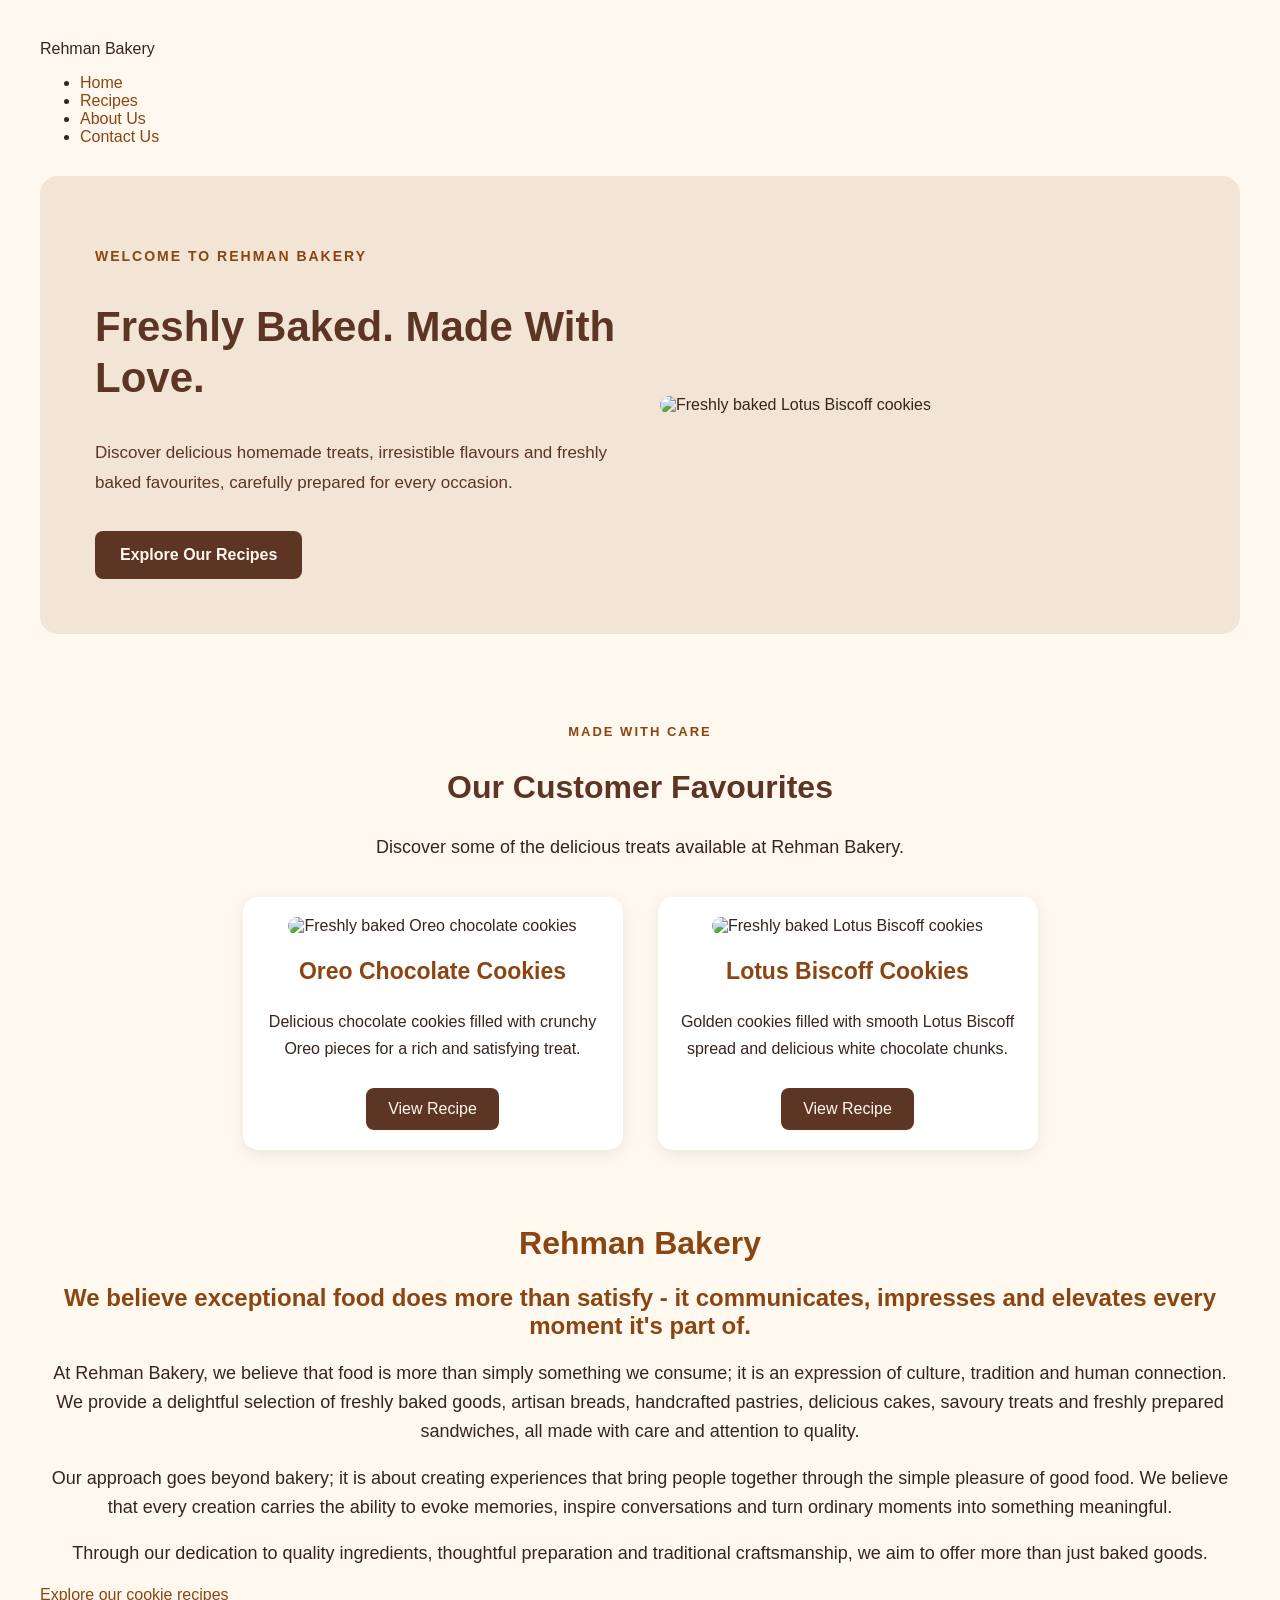
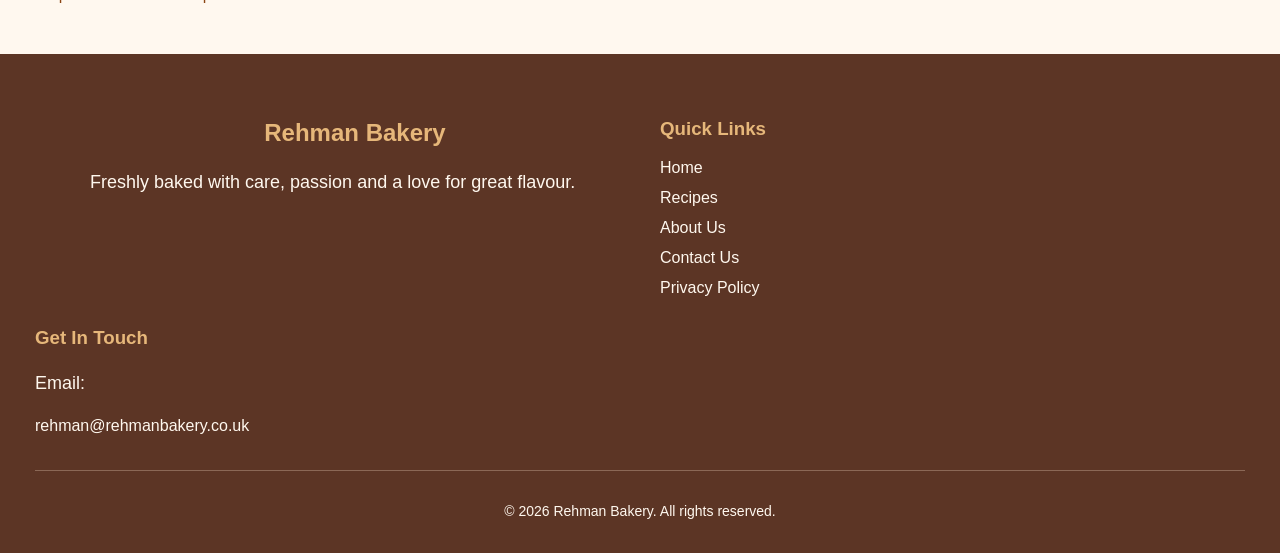
==== index.html @ e97a3d50 "Rename homepage to index.html" ====
<!DOCTYPE html>
<html lang="en">

<head>
    <meta charset="UTF-8">

    <meta name="viewport" content="width=device-width, initial-scale=1.0">

    <meta name="description" content="Rehman Bakery offers freshly baked cookies, pastries, cakes and artisan breads.">

    <title>Rehman Bakery | Homepage</title>

    <link rel="stylesheet" href="style.css">
</head>

<body>
<nav class="navbar">
    <div class="logo">Rehman Bakery</div>

    <input type="checkbox" id="menu-toggle" class="menu-toggle">

    <label for="menu-toggle" class="menu-button">
        ☰ Menu
    </label>

    <ul class="nav-links">
        <li><a href="index.html">Home</a></li>
        <li><a href="RECIPE.HTML">Recipes</a></li>
        <li><a href="ABOUT US.HTML">About Us</a></li>
        <li><a href="CONTACT US.HTML">Contact Us</a></li>
    </ul>
</nav>
<section class="hero">

    <div class="hero-content">
        <p class="hero-subtitle">WELCOME TO REHMAN BAKERY</p>

        <h1>Freshly Baked. Made With Love.</h1>

        <p class="hero-description">
            Discover delicious homemade treats, irresistible flavours
            and freshly baked favourites, carefully prepared for
            every occasion.
        </p>

        <a href="RECIPE.HTML" class="hero-button">
            Explore Our Recipes
        </a>
    </div>

    <div class="hero-image">
        <img src="images/rehman-bakery-lotus-biscoff-cookies.png"
             alt="Freshly baked Lotus Biscoff cookies">
    </div>

</section>
<section class="favourites-section">

    <div class="favourites-heading">
        <p>MADE WITH CARE</p>
        <h2>Our Customer Favourites</h2>
        <p>Discover some of the delicious treats available at Rehman Bakery.</p>
    </div>

    <div class="favourites-container">

        <div class="favourite-card">

            <img src="images/rehman-bakery-oreo-cookies.png"
                 alt="Freshly baked Oreo chocolate cookies">

            <h3>Oreo Chocolate Cookies</h3>

            <p>
                Delicious chocolate cookies filled with crunchy Oreo
                pieces for a rich and satisfying treat.
            </p>

            <a href="RECIPE.HTML#oreo-cookie" class="favourite-button">
    View Recipe
</a>
                

        </div>

        <div class="favourite-card">

            <img src="images/rehman-bakery-lotus-biscoff-cookies.png"
                 alt="Freshly baked Lotus Biscoff cookies">

            <h3>Lotus Biscoff Cookies</h3>

            <p>
                Golden cookies filled with smooth Lotus Biscoff spread
                and delicious white chocolate chunks.
            </p>

            <a href="RECIPE.HTML#lotus-biscoff-cookie" class="favourite-button">
    View Recipe
</a>
                

        </div>

    </div>

</section>
 <h1>Rehman Bakery</h1>

    <h2>We believe exceptional food does more than satisfy - it communicates, impresses and elevates every moment it's part of.</h2>

    <p>
        At Rehman Bakery, we believe that food is more than simply something we consume; it is an expression of culture, tradition and human connection. We provide a delightful selection of freshly baked goods, artisan breads, handcrafted pastries, delicious cakes, savoury treats and freshly prepared sandwiches, all made with care and attention to quality.
    </p>

    <p>
        Our approach goes beyond bakery; it is about creating experiences that bring people together through the simple pleasure of good food. We believe that every creation carries the ability to evoke memories, inspire conversations and turn ordinary moments into something meaningful.
    </p>

    <p>
        Through our dedication to quality ingredients, thoughtful preparation and traditional craftsmanship, we aim to offer more than just baked goods.
    </p>

    <a href="RECIPE.HTML">Explore our cookie recipes</a>
<footer class="site-footer">

    <div class="footer-content">

        <div class="footer-brand">
            <h2>Rehman Bakery</h2>
            <p>Freshly baked with care, passion and a love for great flavour.</p>
        </div>

        <div class="footer-links">
            <h3>Quick Links</h3>
            <a href="index.html">Home</a>
            <a href="RECIPE.HTML">Recipes</a>
            <a href="ABOUT US.HTML">About Us</a>
            <a href="CONTACT US.HTML">Contact Us</a>
            <a href="PRIVACY POLICY.HTML">Privacy Policy</a>
      </div>
      </div>

        <div class="footer-contact">
            <h3>Get In Touch</h3>
            <p>Email:</p>
            <a href="mailto:rehman@rehmanbakery.co.uk">
                rehman@rehmanbakery.co.uk
            </a>
        </div>

    </div>

    <div class="footer-bottom">
        <p>© 2026 Rehman Bakery. All rights reserved.</p>
    </div>

</footer>
</body>

</html>
---- style.css ----
body {
    background-color: #fff8ef;
    font-family: Arial, sans-serif;
    margin: 0;
    padding: 40px;
    color: #35251d;
}

h1 {
    color: #8b4513;
    text-align: center;
}

h2 {
    color: #8b4513;
    text-align: center;
}

p {
    text-align: center;
    font-size: 18px;
    line-height: 1.6;
}

a {
    color: #8b4513;
    text-decoration: none;
}

a:hover {
    color: #c47b36;
    text-decoration: underline;
}
/* Individual recipe cards */

.recipe-card {
    background-color: #ffffff;
    max-width: 850px;
    margin: 35px auto;
    padding: 30px;
    border-radius: 15px;
    box-shadow: 0 4px 15px rgba(0, 0, 0, 0.08);
}

/* Recipe headings */

.recipe-card h2 {
    color: #8b4513;
    text-align: center;
    font-size: 28px;
}

/* Recipe paragraphs */

.recipe-card p {
    text-align: left;
    line-height: 1.7;
}

/* Ingredient lists */

.recipe-card ul {
    text-align: left;
    line-height: 1.9;
    padding-left: 25px;
}

.recipe-image {
    width: 100%;
    max-width: 550px;
    height: 350px;
    object-fit: cover;
    display: block;
    margin: 20px auto 30px;
    border-radius: 15px;
    box-shadow: 0 5px 15px rgba(0, 0, 0, 0.12);
}

/* Mobile Navigation Menu */

.menu-toggle {
    display: none;
}

.menu-button {
    display: none;
}

@media (max-width: 700px) {

    body {
        padding: 20px;
    }

    .navbar {
        margin: -20px -20px 30px -20px;
        padding: 18px 20px;
        flex-wrap: wrap;
    }

    .menu-button {
        display: block;
        color: #fff8ef;
        font-size: 17px;
        cursor: pointer;
    }

    .navbar ul {
        display: none;
        flex-direction: column;
        width: 100%;
        gap: 0;
        margin-top: 15px;
    }

    .menu-toggle:checked + .menu-button + .nav-links {
        display: flex;
    }

    .navbar ul li a {
        display: block;
        padding: 12px 0;
    }
}

/* About Us Page */

.about-header {
    text-align: center;
    padding: 45px 20px;
    background-color: #f3e5d5;
    border-radius: 15px;
    margin-bottom: 35px;
}

.about-header h1 {
    font-size: 36px;
}

.about-header p {
    font-size: 18px;
}

.about-section {
    background-color: #ffffff;
    max-width: 850px;
    margin: 25px auto;
    padding: 30px;
    border-radius: 15px;
    box-shadow: 0 4px 15px rgba(0, 0, 0, 0.08);
}

.about-section h2 {
    text-align: left;
}

.about-section p {
    text-align: left;
    line-height: 1.8;
}

/* Contact Us Page */

.contact-header {
    text-align: center;
    padding: 45px 20px;
    background-color: #f3e5d5;
    border-radius: 15px;
    margin-bottom: 35px;
}

.contact-header h1 {
    font-size: 36px;
}

.contact-header p {
    font-size: 18px;
}

.contact-section {
    background-color: #ffffff;
    max-width: 850px;
    margin: 25px auto;
    padding: 30px;
    border-radius: 15px;
    box-shadow: 0 4px 15px rgba(0, 0, 0, 0.08);
}

.contact-section h2 {
    text-align: left;
}

.contact-section p {
    text-align: left;
    line-height: 1.8;
}

.contact-section ul {
    text-align: left;
    line-height: 2;
}

.enquiry-form {
    display: flex;
    flex-direction: column;
    gap: 12px;
}

.enquiry-form label {
    font-weight: bold;
    color: #5c3525;
    margin-top: 10px;
}

.enquiry-form input,
.enquiry-form select,
.enquiry-form textarea {
    padding: 13px;
    border: 1px solid #d8c6b8;
    border-radius: 8px;
    font-size: 16px;
    font-family: Arial, sans-serif;
    width: 100%;
    box-sizing: border-box;
}

.enquiry-form textarea {
    resize: vertical;
}

.enquiry-form button {
    background-color: #5c3525;
    color: #fff8ef;
    border: none;
    padding: 15px;
    border-radius: 8px;
    font-size: 16px;
    cursor: pointer;
    margin-top: 15px;
}

.enquiry-form button:hover {
    background-color: #8b4513;
}

/* Homepage Hero Section */

.hero {
    display: flex;
    align-items: center;
    justify-content: space-between;
    gap: 40px;
    background-color: #f3e5d5;
    padding: 55px;
    border-radius: 18px;
    margin: 30px auto;
}

.hero-content {
    flex: 1;
}

.hero-subtitle {
    color: #8b4513;
    font-size: 14px;
    font-weight: bold;
    letter-spacing: 2px;
    text-align: left;
}

.hero-content h1 {
    color: #5c3525;
    font-size: 42px;
    line-height: 1.2;
    text-align: left;
}

.hero-description {
    color: #5c3525;
    font-size: 17px;
    line-height: 1.8;
    text-align: left;
}

.hero-button {
    display: inline-block;
    background-color: #5c3525;
    color: #fff8ef;
    padding: 15px 25px;
    border-radius: 8px;
    margin-top: 15px;
    font-weight: bold;
}

.hero-button:hover {
    background-color: #8b4513;
    color: #fff8ef;
    text-decoration: none;
}

.hero-image {
    flex: 1;
}

.hero-image img {
    width: 100%;
    height: 380px;
    object-fit: cover;
    border-radius: 15px;
}

/* Mobile Hero Layout */

@media (max-width: 700px) {
    .hero {
        flex-direction: column;
        padding: 25px;
        gap: 20px;
    }

    .hero-content h1 {
        font-size: 32px;
    }

    .hero-image img {
        height: 260px;
    }
}

/* Customer Favourites Section */

.favourites-section {
    padding: 45px 15px;
    margin: 30px auto;
}

.favourites-heading {
    text-align: center;
    margin-bottom: 35px;
}

.favourites-heading p:first-child {
    color: #8b4513;
    font-size: 13px;
    font-weight: bold;
    letter-spacing: 2px;
}

.favourites-heading h2 {
    font-size: 32px;
    color: #5c3525;
}

.favourites-container {
    display: flex;
    justify-content: center;
    gap: 35px;
    flex-wrap: wrap;
}

.favourite-card {
    background-color: #ffffff;
    width: 100%;
    max-width: 380px;
    padding: 20px;
    border-radius: 15px;
    box-shadow: 0 4px 15px rgba(0, 0, 0, 0.08);
    text-align: center;
    box-sizing: border-box;
}

.favourite-card img {
    width: 100%;
    height: 250px;
    object-fit: cover;
    border-radius: 12px;
}

.favourite-card h3 {
    color: #8b4513;
    font-size: 23px;
}

.favourite-card p {
    font-size: 16px;
    line-height: 1.7;
}

.favourite-button {
    display: inline-block;
    background-color: #5c3525;
    color: #fff8ef;
    padding: 12px 22px;
    border-radius: 8px;
    margin-top: 10px;
}

.favourite-button:hover {
    background-color: #8b4513;
    color: #fff8ef;
    text-decoration: none;
}

/* Website Footer */

.site-footer {
    background-color: #5c3525;
    color: #fff8ef;
    padding: 45px 35px 15px;
    margin: 50px -40px -40px;
}

.footer-content {
    display: flex;
    justify-content: space-between;
    gap: 40px;
    max-width: 1100px;
    margin: auto;
    flex-wrap: wrap;
}

.footer-brand,
.footer-links,
.footer-contact {
    flex: 1;
    min-width: 200px;
}

.site-footer h2,
.site-footer h3 {
    color: #e6b77a;
}

.site-footer p {
    text-align: left;
    line-height: 1.7;
}

.footer-links a,
.footer-contact a {
    display: block;
    color: #fff8ef;
    text-decoration: none;
    margin: 12px 0;
}

.footer-links a:hover,
.footer-contact a:hover {
    color: #e6b77a;
}

.footer-bottom {
    border-top: 1px solid #8b6856;
    margin-top: 35px;
    padding-top: 15px;
    text-align: center;
}

.footer-bottom p {
    text-align: center;
    font-size: 14px;
}

/* Mobile Footer */

@media (max-width: 700px) {
    .site-footer {
        margin: 40px -20px -20px;
        padding: 35px 20px 15px;
    }

    .footer-content {
        flex-direction: column;
        gap: 20px;
    }
}
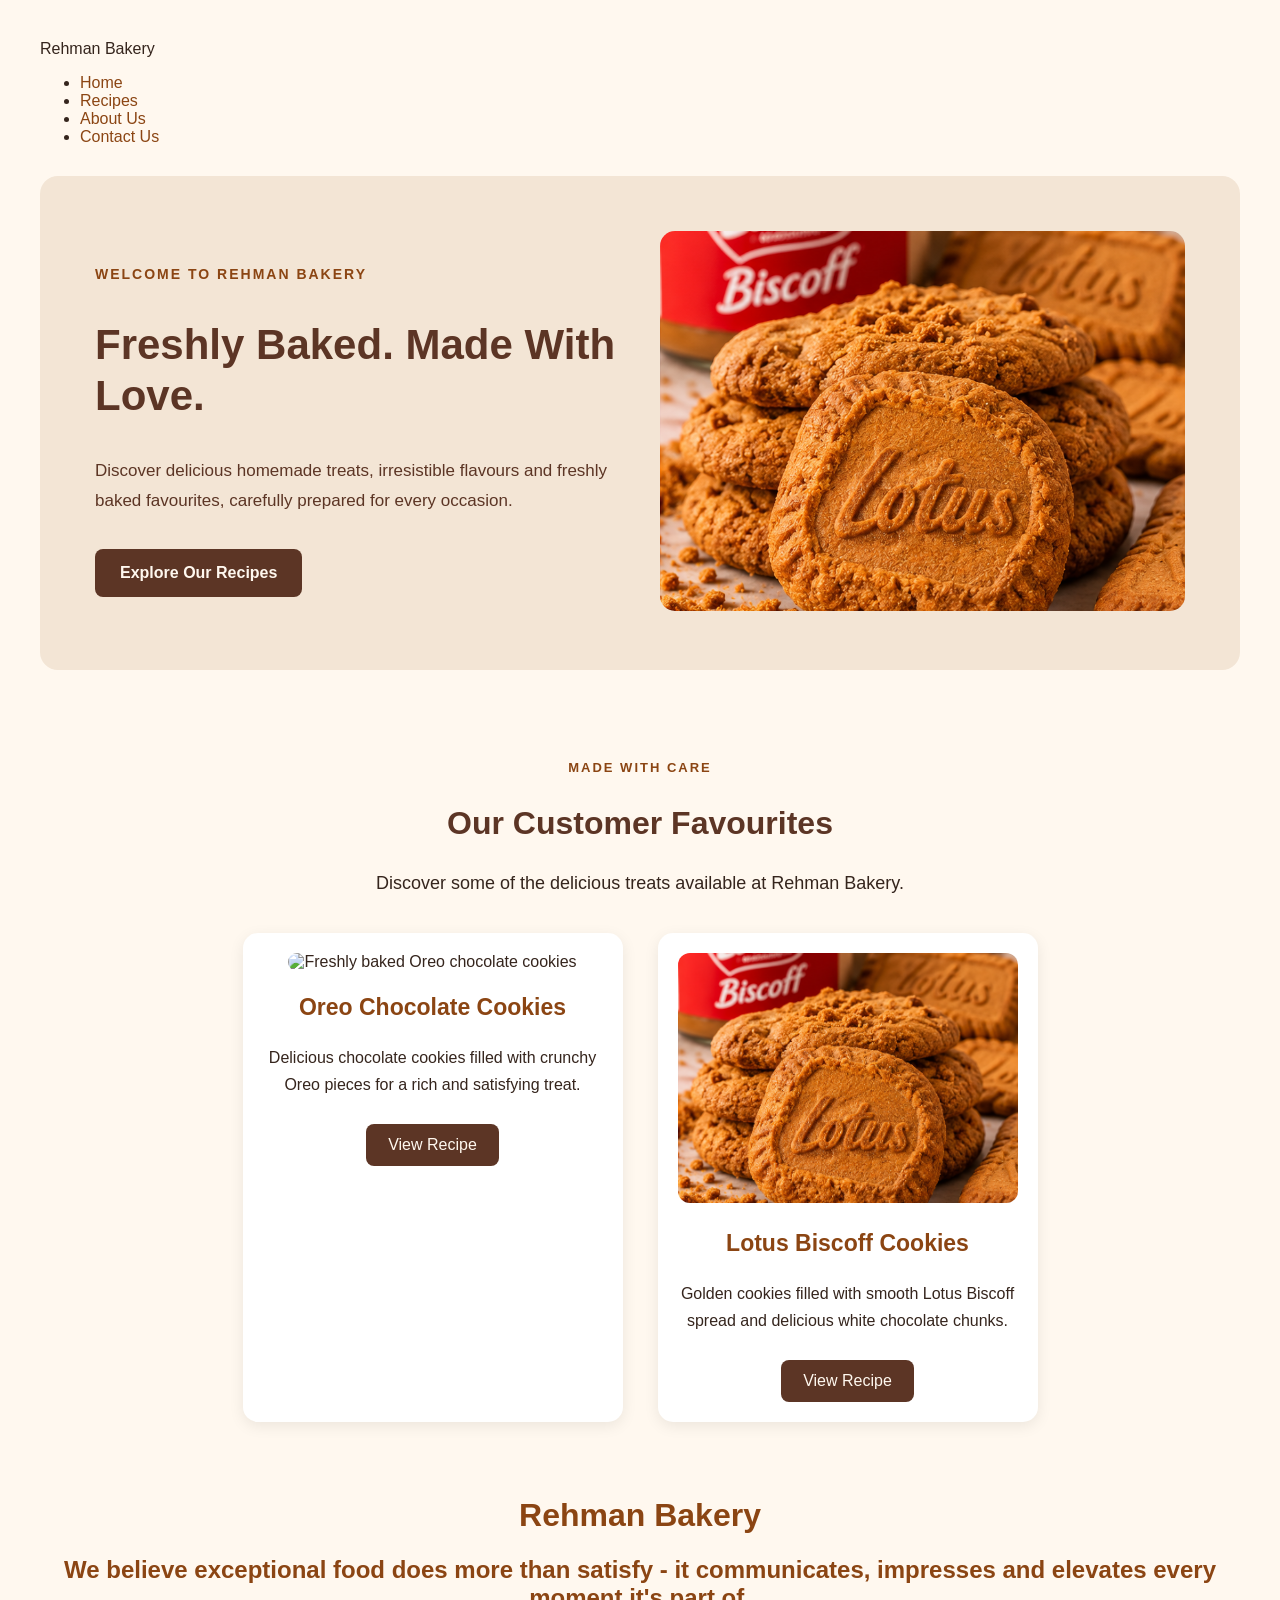
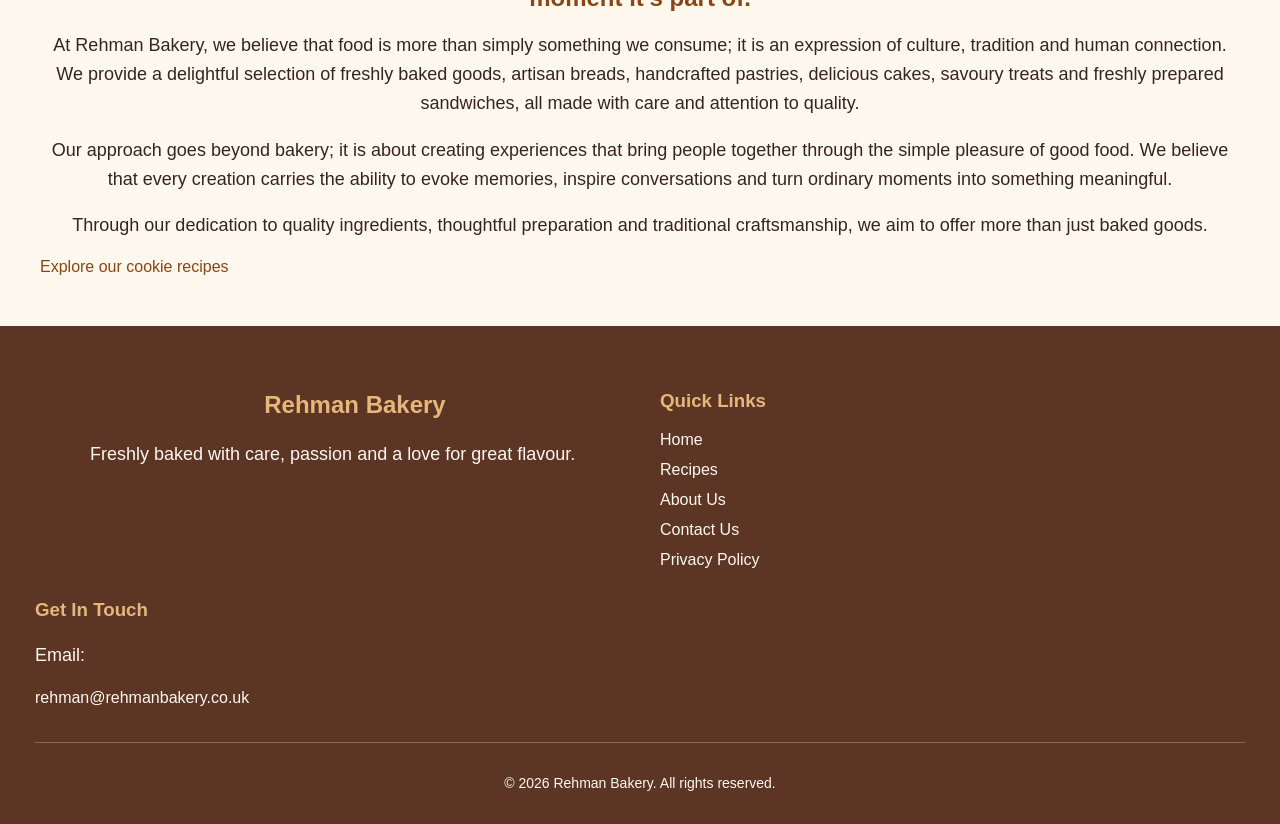
==== commit 0841582e: "Fix recipe image paths" ====
--- a/index.html
+++ b/index.html
@@ -49,7 +49,7 @@
     </div>
 
     <div class="hero-image">
-        <img src="images/rehman-bakery-lotus-biscoff-cookies.png"
+        <img src="Images/rehman-bakery-lotus-biscoff-cookies.png"
              alt="Freshly baked Lotus Biscoff cookies">
     </div>
 
@@ -66,7 +66,7 @@
 
         <div class="favourite-card">
 
-            <img src="images/rehman-bakery-oreo-cookies.png"
+            <img src="Images/"
                  alt="Freshly baked Oreo chocolate cookies">
 
             <h3>Oreo Chocolate Cookies</h3>
@@ -85,7 +85,7 @@
 
         <div class="favourite-card">
 
-            <img src="images/rehman-bakery-lotus-biscoff-cookies.png"
+            <img src="Images/rehman-bakery-lotus-biscoff-cookies.png"
                  alt="Freshly baked Lotus Biscoff cookies">
 
             <h3>Lotus Biscoff Cookies</h3>
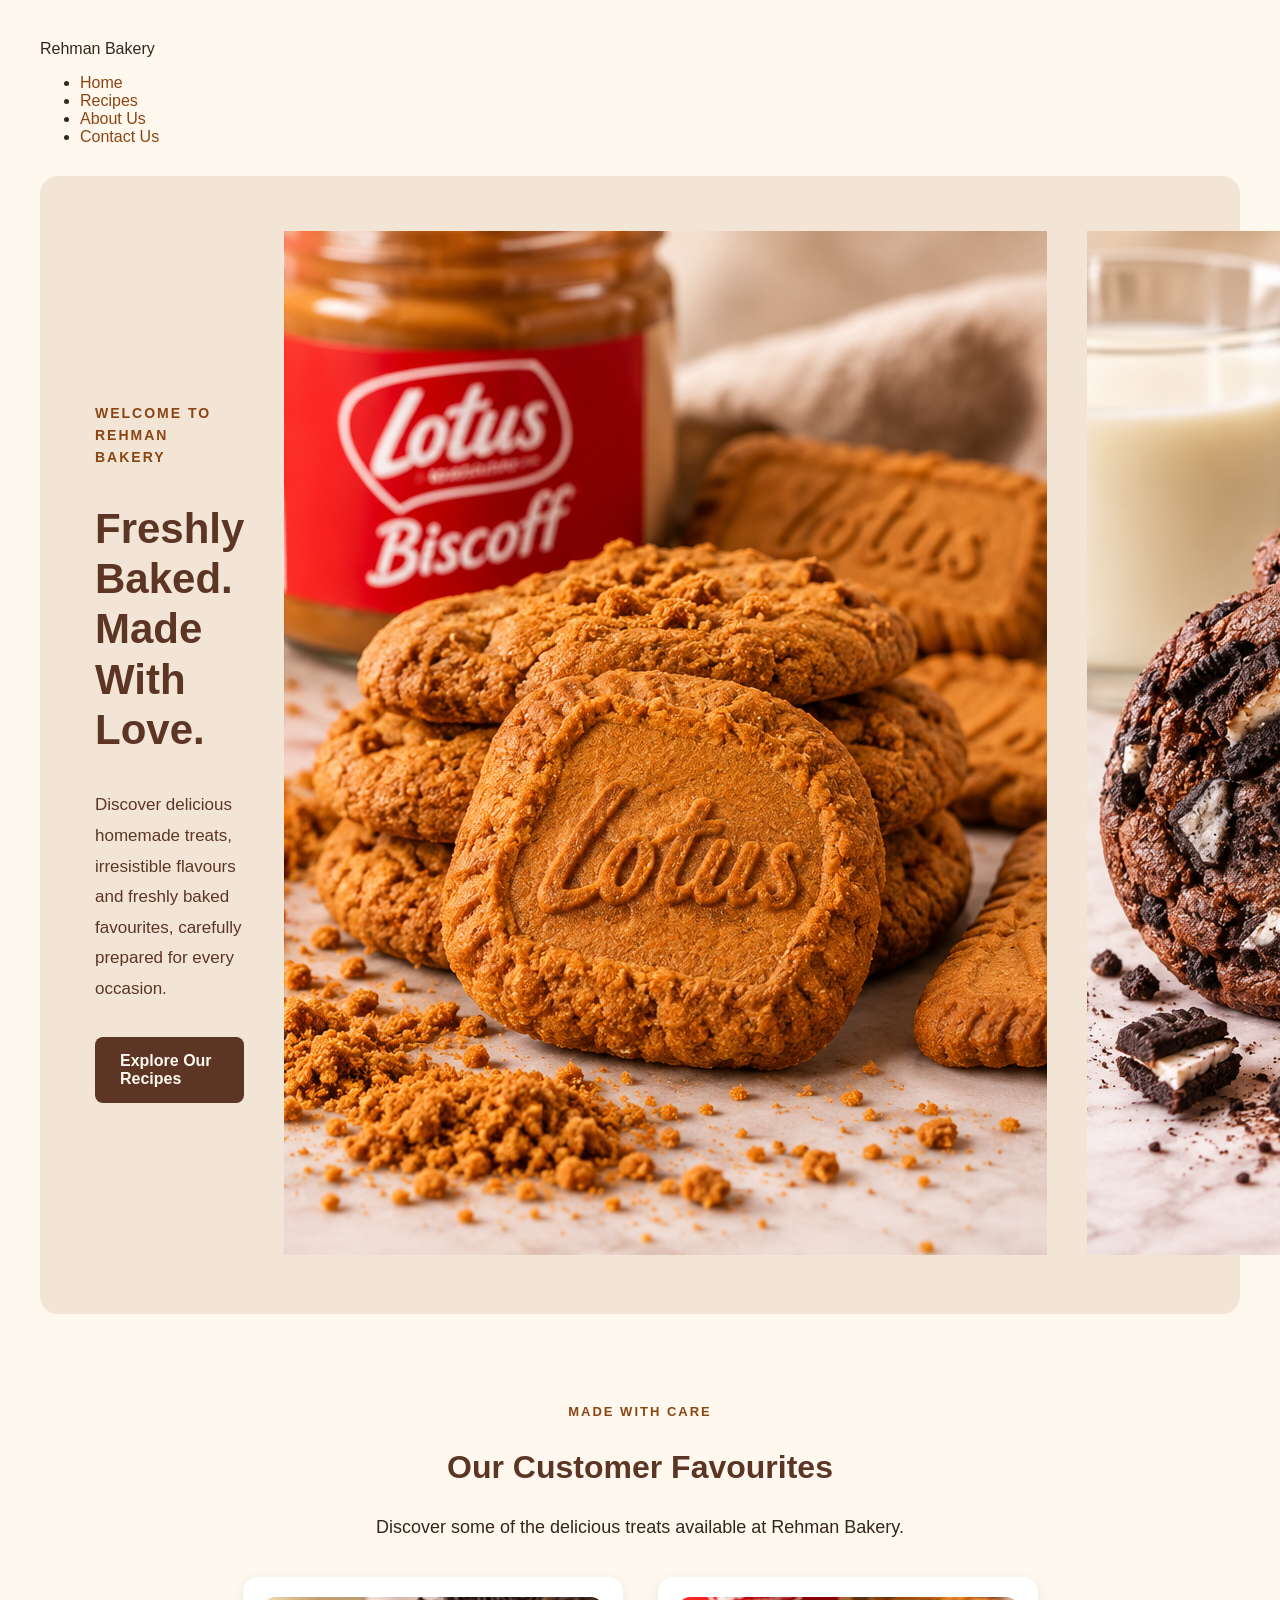
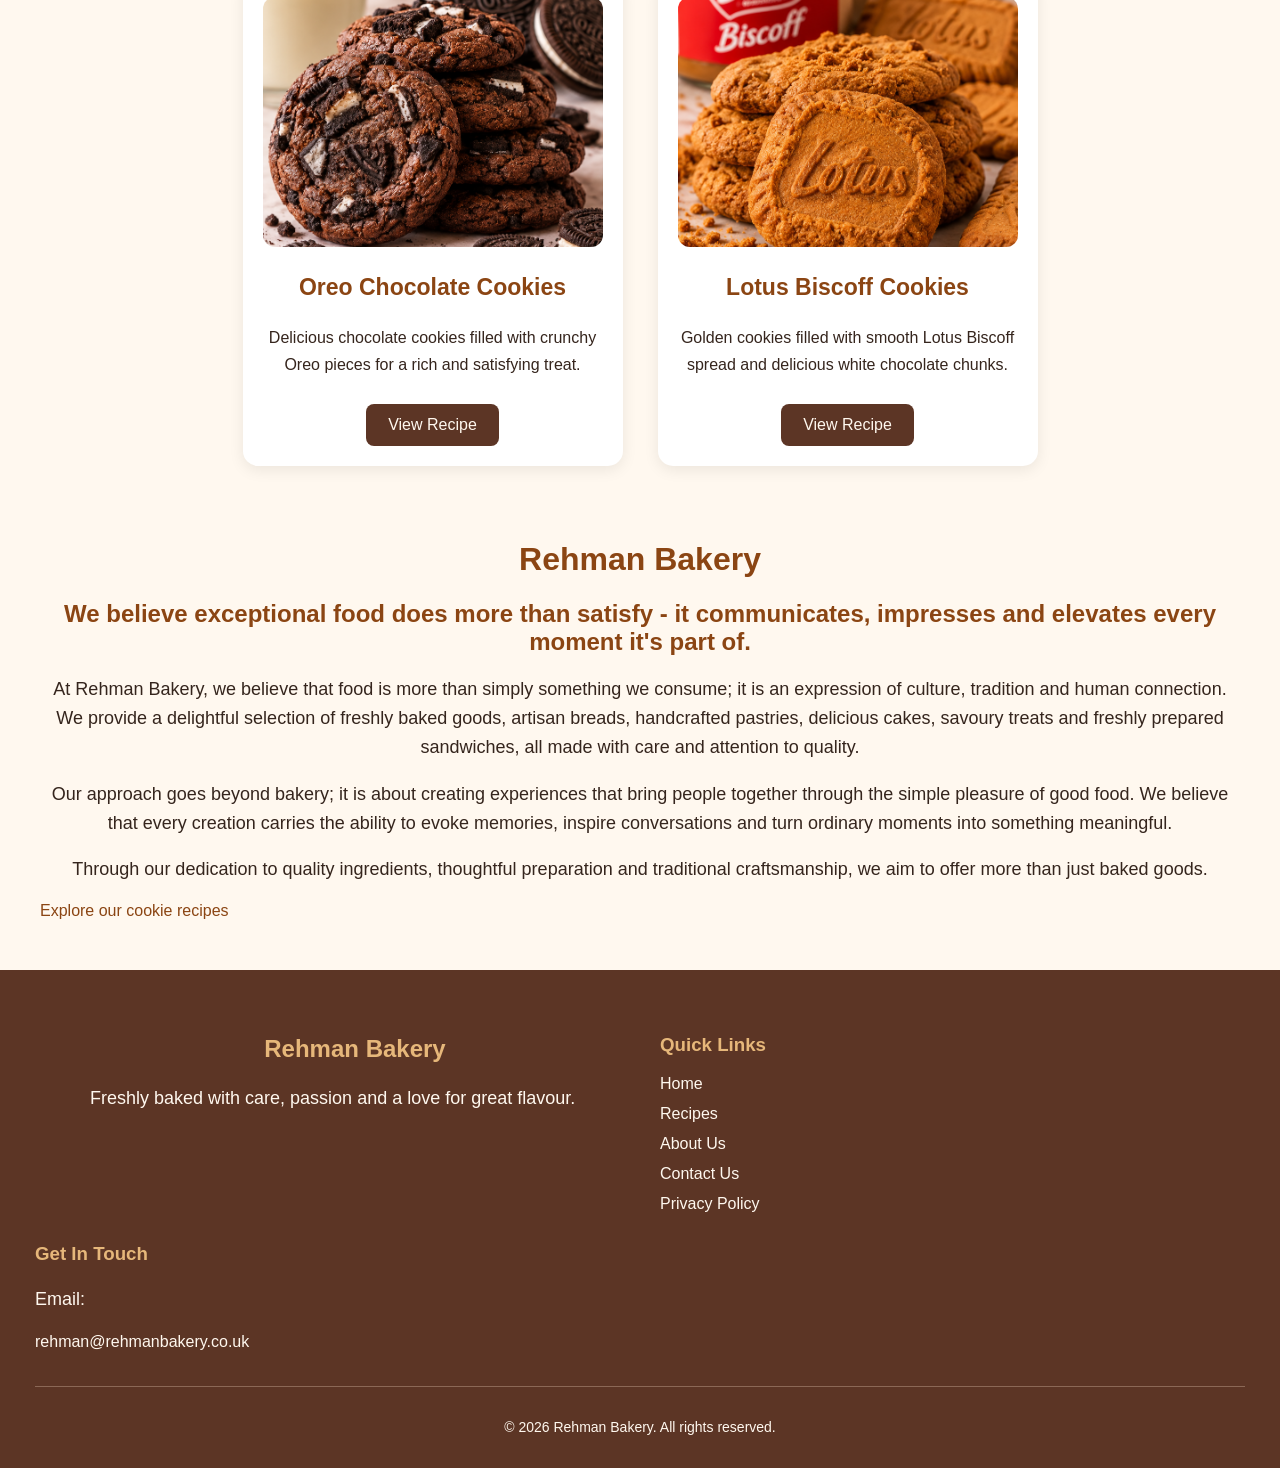
==== commit d7a723b4: "Fix homepage Oreo image" ====
--- a/index.html
+++ b/index.html
@@ -48,9 +48,15 @@
         </a>
     </div>
 
-    <div class="hero-image">
+    <div class="hero-Image">
         <img src="Images/rehman-bakery-lotus-biscoff-cookies.png"
              alt="Freshly baked Lotus Biscoff cookies">
+    </div>
+
+
+    <div class="hero-Image">
+        <img src="Images/rehman-bakery-oreo-cookies.png"
+             alt="Freshly baked Oreo chocolate cookies">
     </div>
 
 </section>
@@ -66,7 +72,7 @@
 
         <div class="favourite-card">
 
-            <img src="Images/"
+            <img src="Images/rehman-bakery-oreo-cookies.png"
                  alt="Freshly baked Oreo chocolate cookies">
 
             <h3>Oreo Chocolate Cookies</h3>
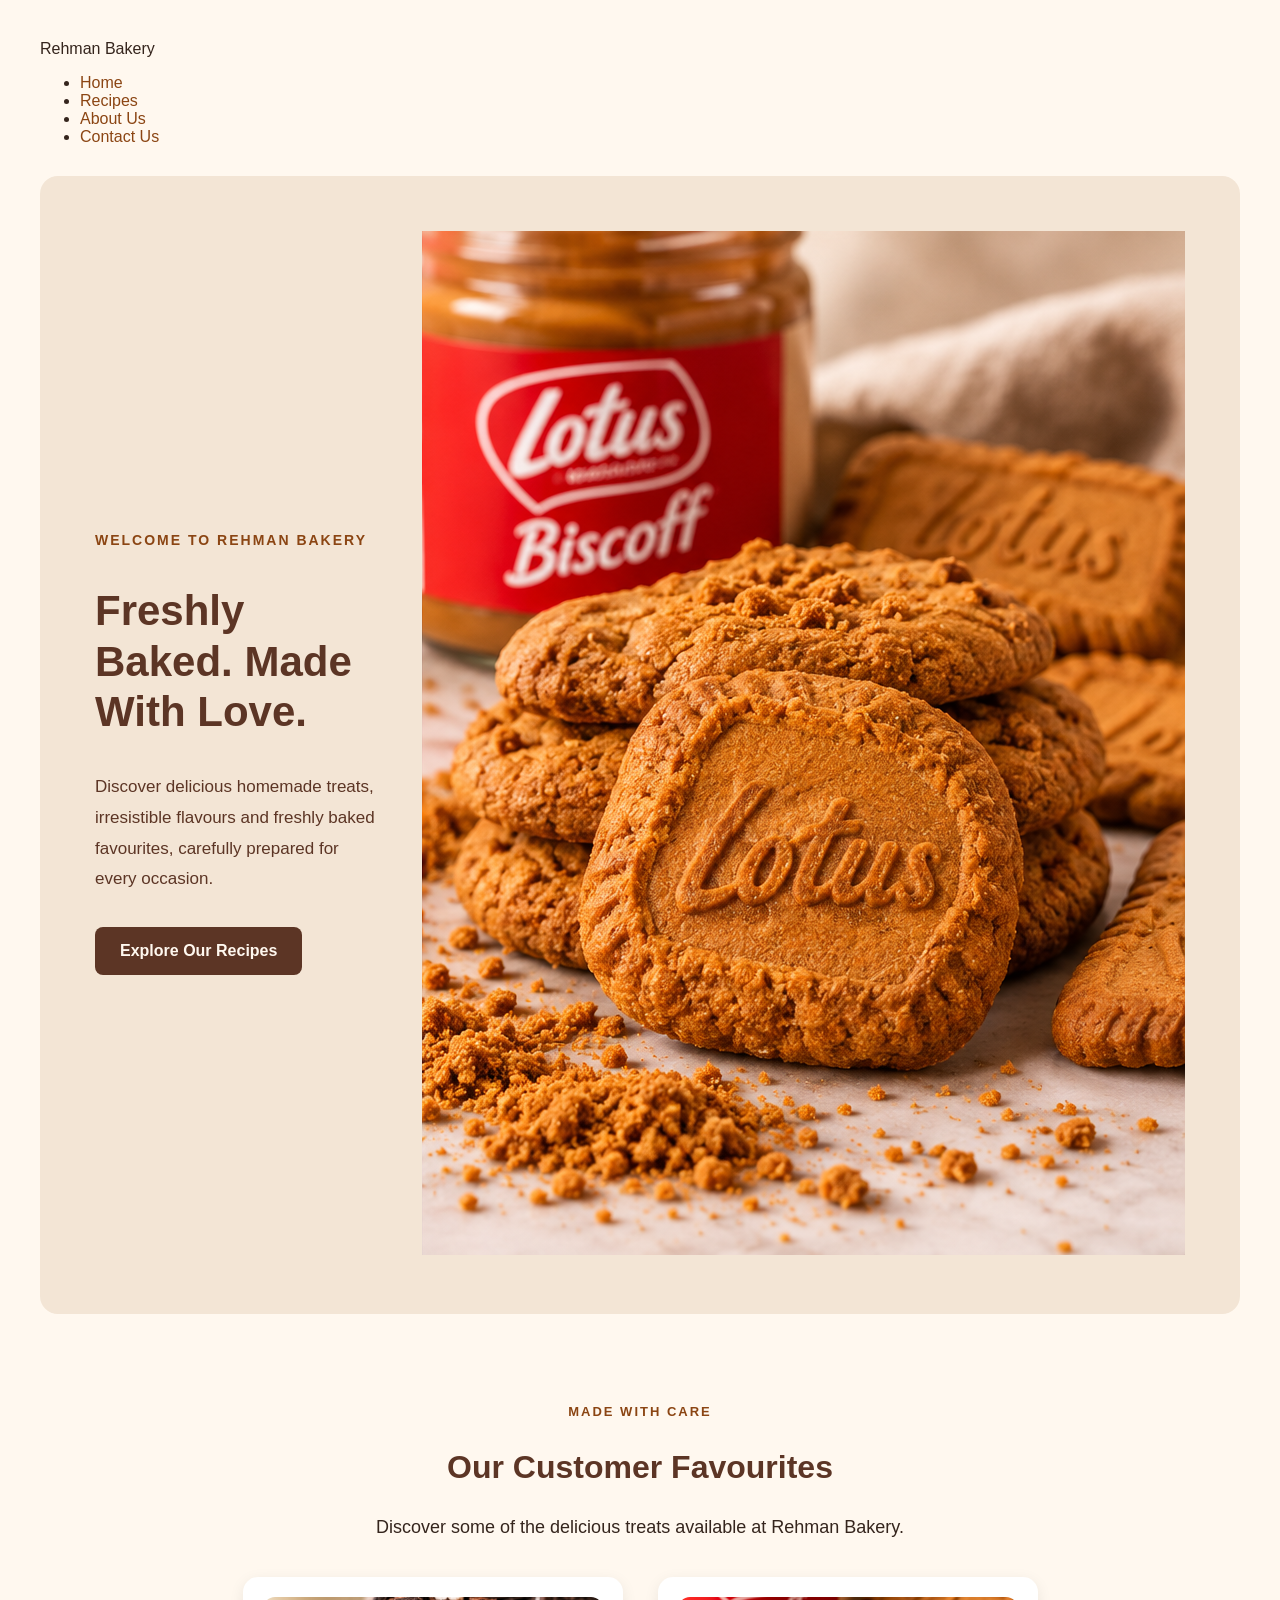
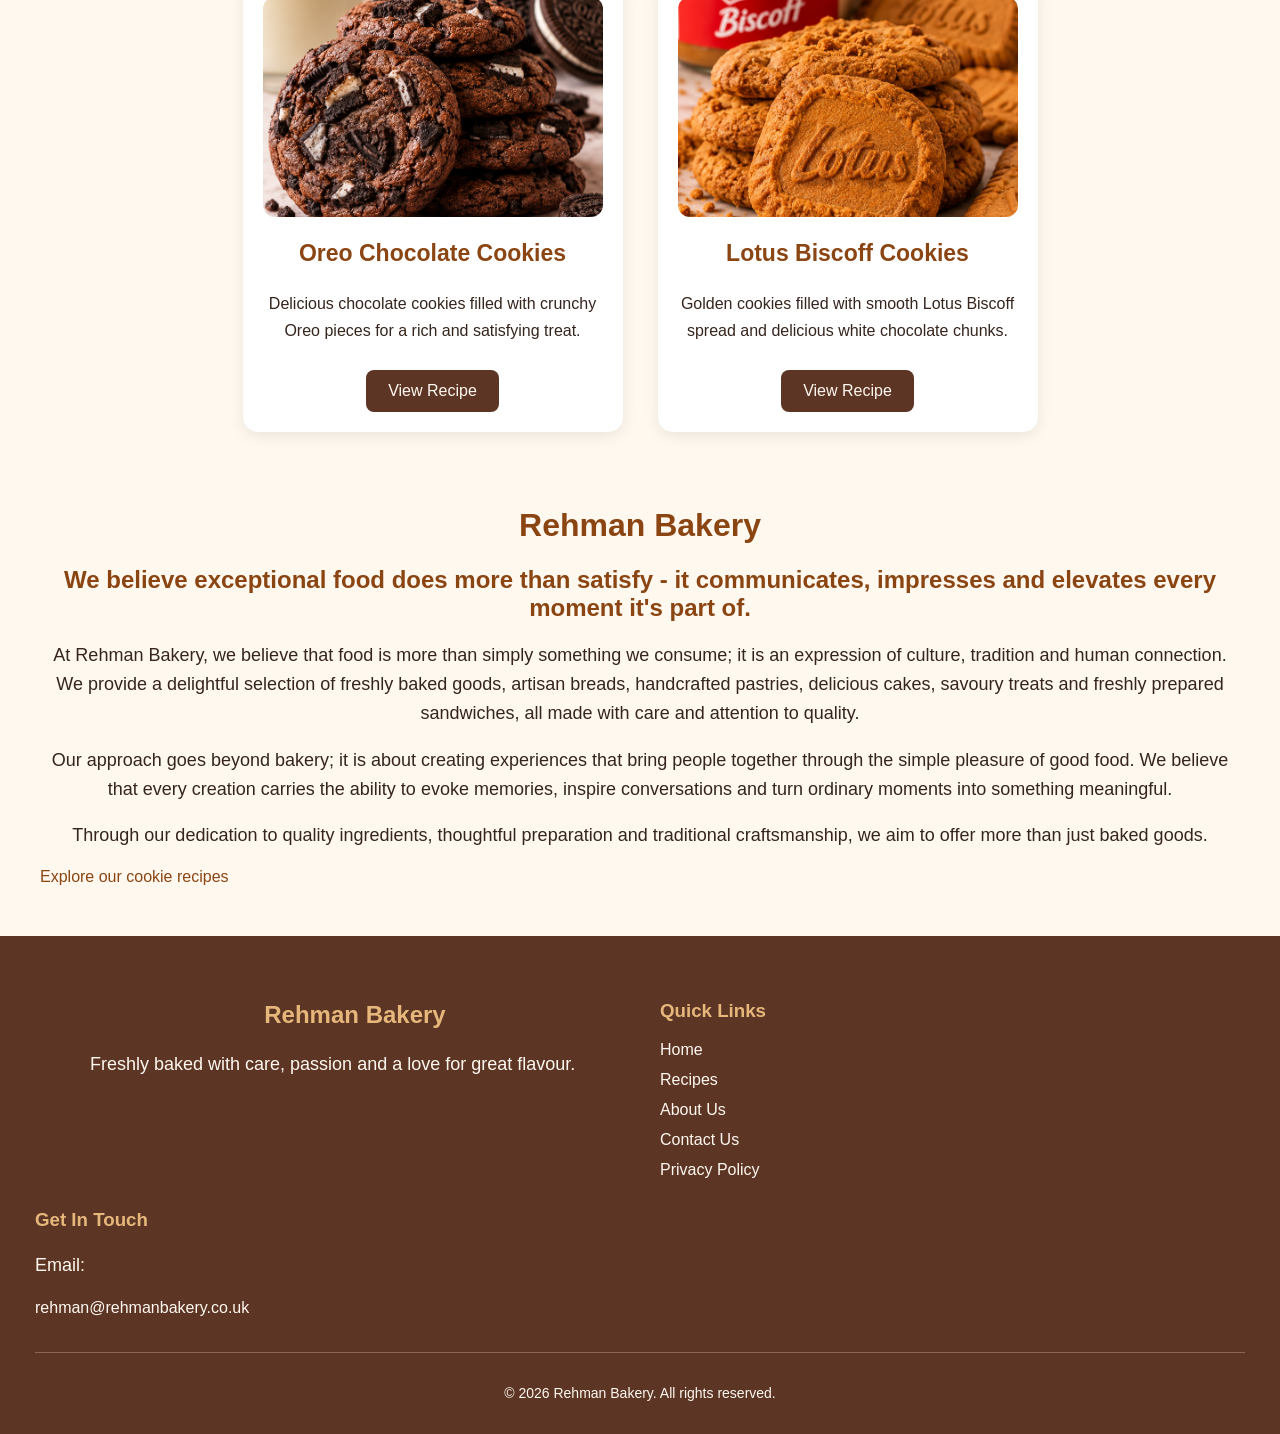
==== commit 590575cc: "Improve homepage image layout" ====
--- a/index.html
+++ b/index.html
@@ -54,9 +54,7 @@
     </div>
 
 
-    <div class="hero-Image">
-        <img src="Images/rehman-bakery-oreo-cookies.png"
-             alt="Freshly baked Oreo chocolate cookies">
+   
     </div>
 
 </section>
--- a/style.css
+++ b/style.css
@@ -371,9 +371,10 @@
 
 .favourite-card img {
     width: 100%;
-    height: 250px;
+    height: 220px;
     object-fit: cover;
     border-radius: 12px;
+    display: block;
 }
 
 .favourite-card h3 {
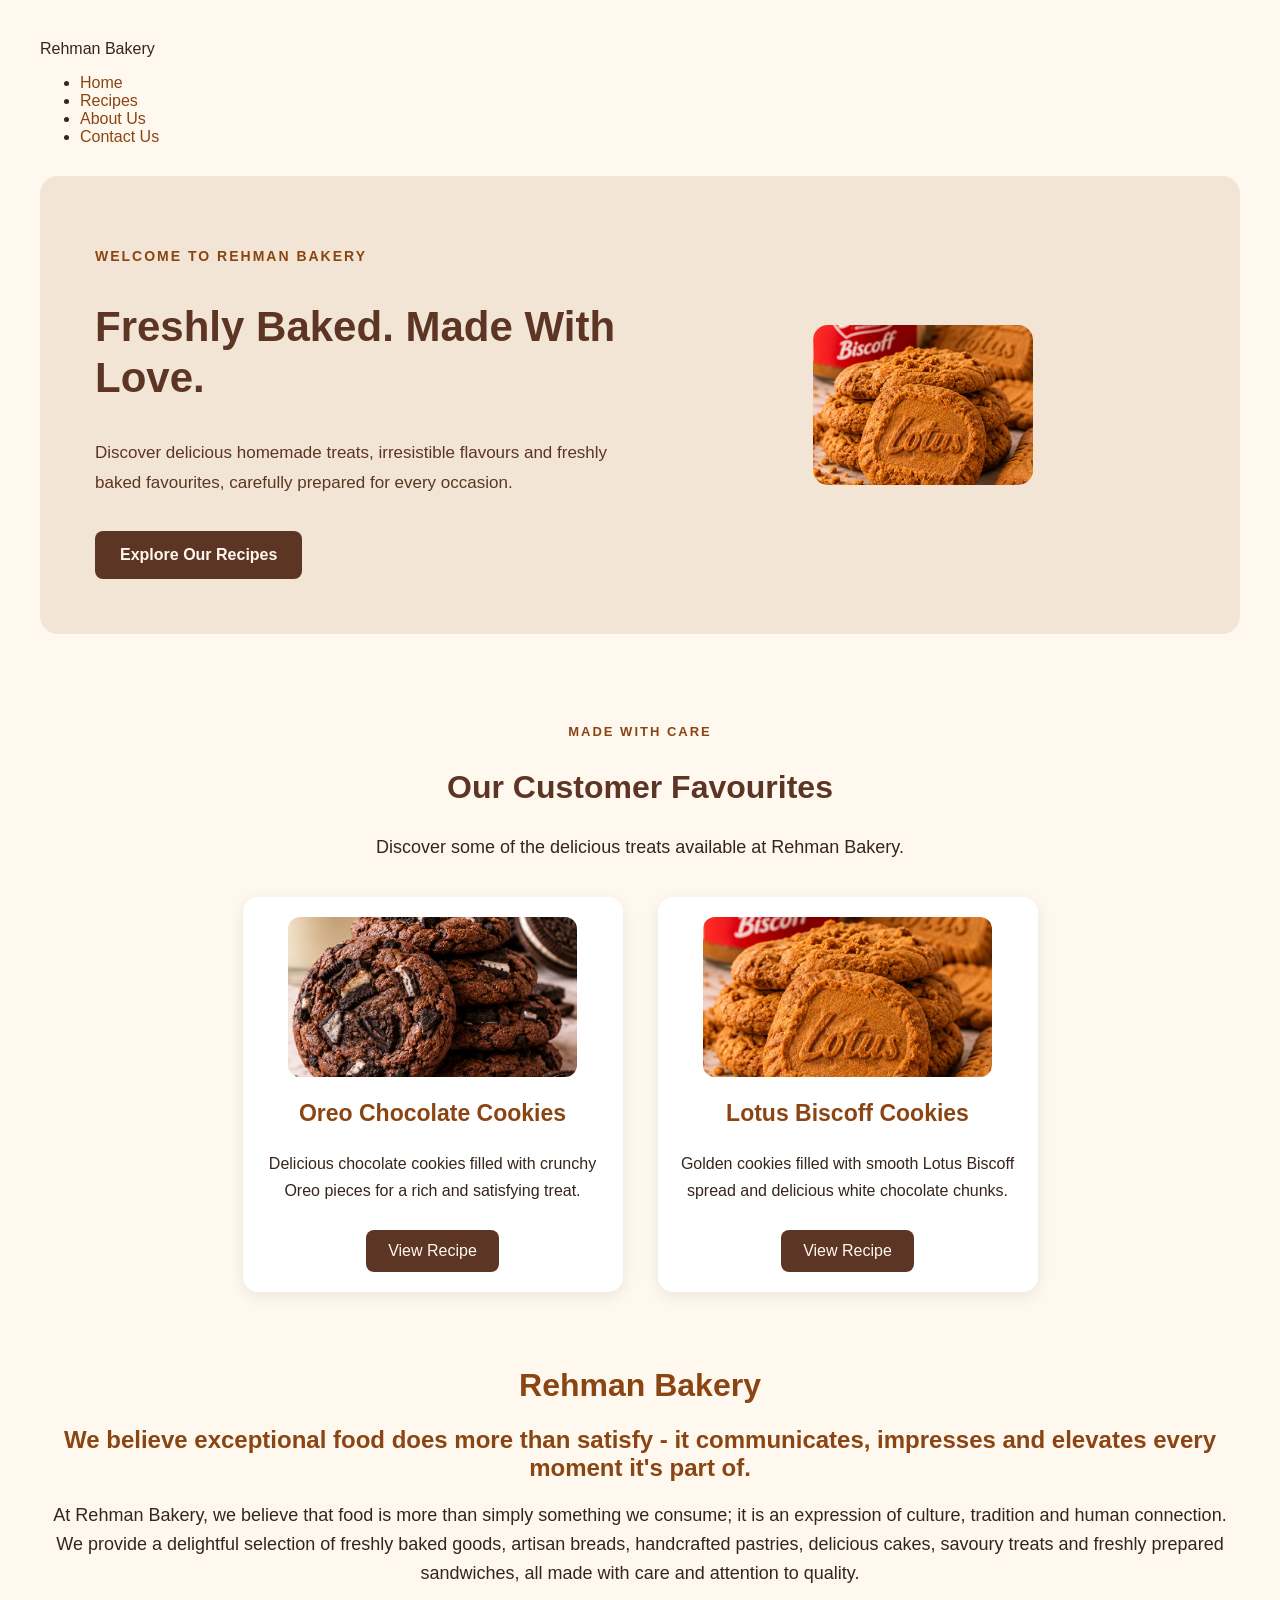
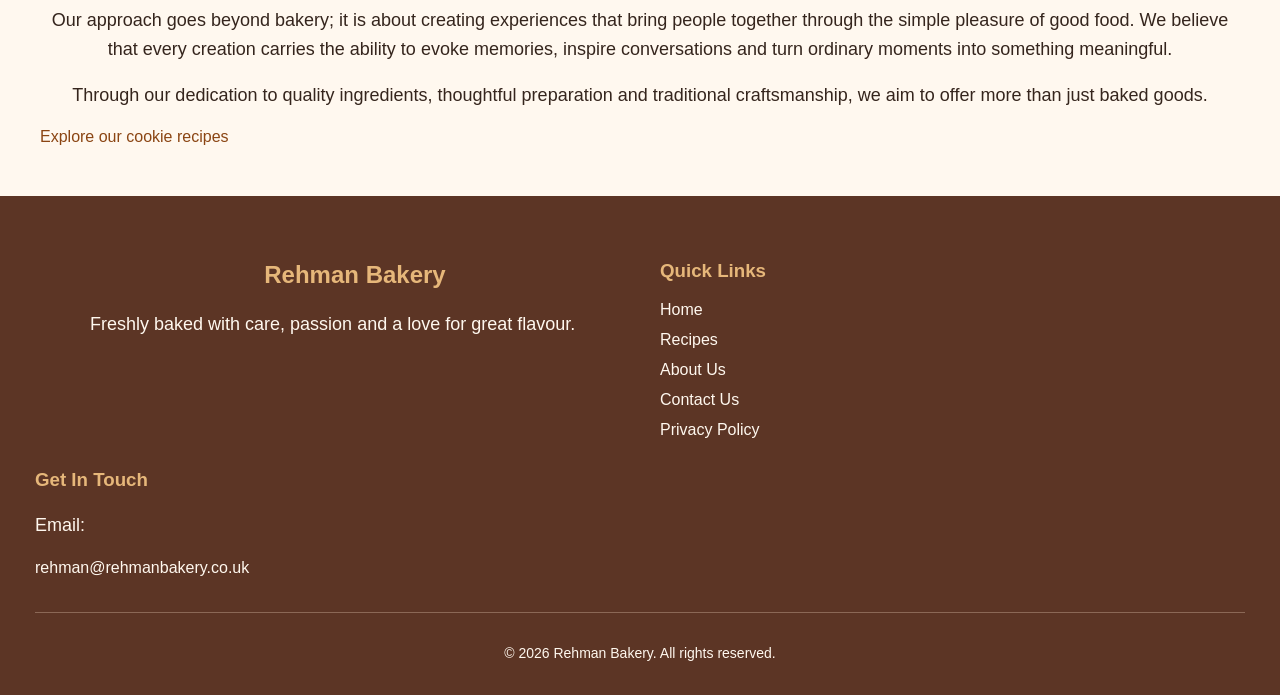
==== commit 1332d728: "Correct hero image layout" ====
--- a/index.html
+++ b/index.html
@@ -48,7 +48,7 @@
         </a>
     </div>
 
-    <div class="hero-Image">
+    <div class="hero-image">
         <img src="Images/rehman-bakery-lotus-biscoff-cookies.png"
              alt="Freshly baked Lotus Biscoff cookies">
     </div>
--- a/style.css
+++ b/style.css
@@ -66,14 +66,13 @@
 }
 
 .recipe-image {
-    width: 100%;
-    max-width: 550px;
-    height: 350px;
+    width: 50%;
+    max-width: 350px;
+    height: 200px;
     object-fit: cover;
+    border-radius: 12px;
     display: block;
-    margin: 20px auto 30px;
-    border-radius: 15px;
-    box-shadow: 0 5px 15px rgba(0, 0, 0, 0.12);
+    margin: 15px auto;
 }
 
 /* Mobile Navigation Menu */
@@ -300,13 +299,18 @@
 
 .hero-image {
     flex: 1;
+ display: flex;
+    justify-content: center;
+    align-items: center;
 }
 
 .hero-image img {
-    width: 100%;
-    height: 380px;
+    width: 220px;
+    max-width: 100%;
+    height: 160px;
     object-fit: cover;
     border-radius: 15px;
+    display: block;
 }
 
 /* Mobile Hero Layout */
@@ -323,7 +327,7 @@
     }
 
     .hero-image img {
-        height: 260px;
+        height: 120px;
     }
 }
 
@@ -370,12 +374,14 @@
 }
 
 .favourite-card img {
-    width: 100%;
-    height: 220px;
+    width: 85%;
+    height: 160px;
     object-fit: cover;
     border-radius: 12px;
     display: block;
-}
+    margin: 0 auto;
+}
+
 
 .favourite-card h3 {
     color: #8b4513;
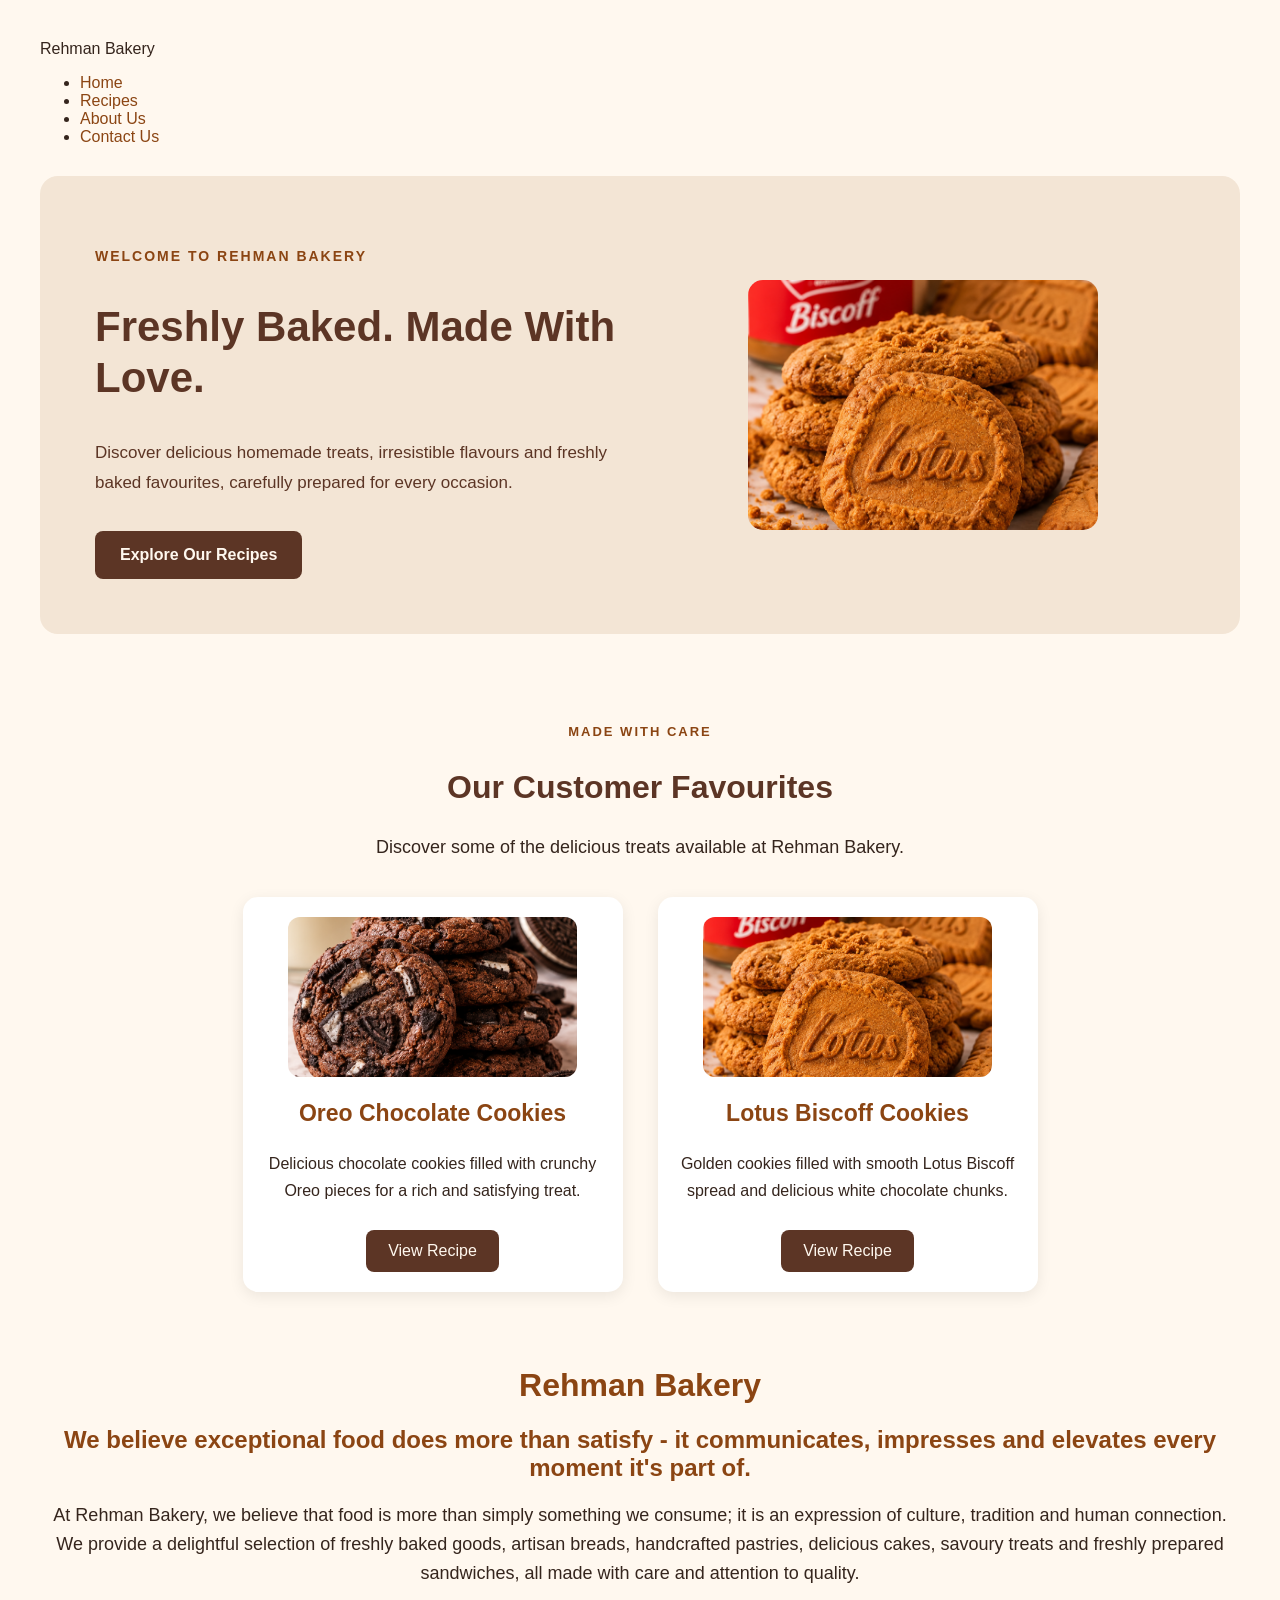
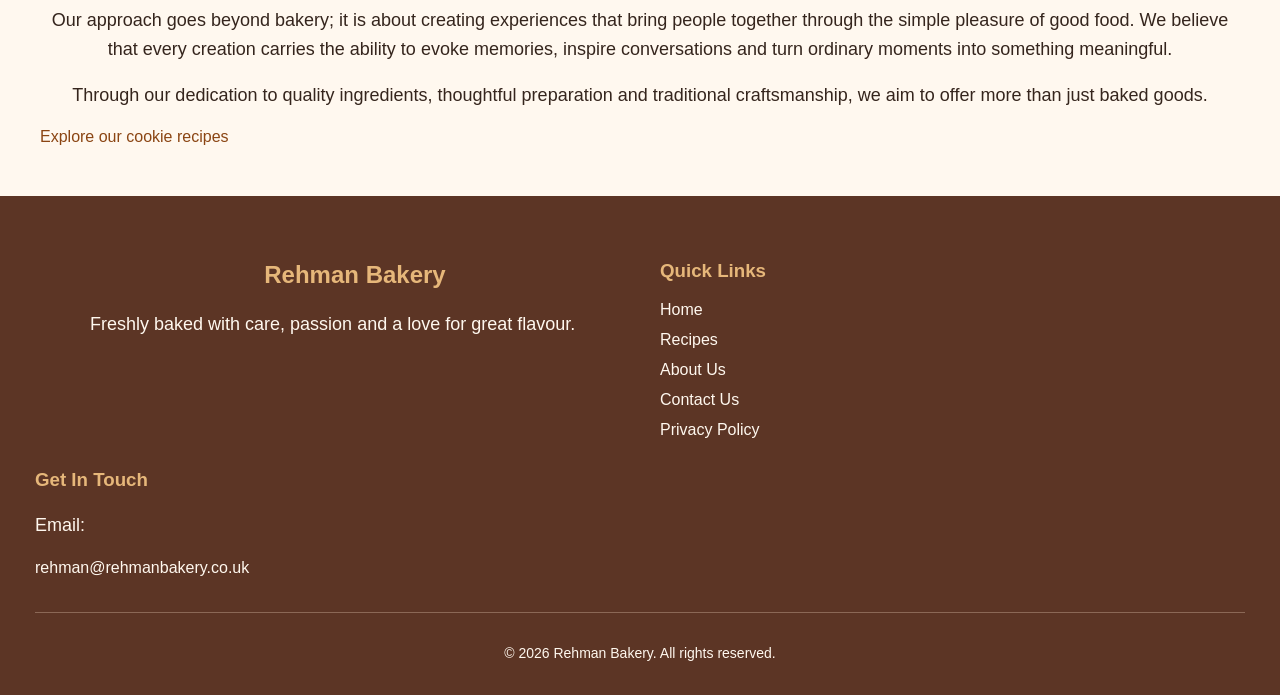
==== commit b386495f: "Adjust hero image size" ====
--- a/index.html
+++ b/index.html
@@ -53,9 +53,6 @@
              alt="Freshly baked Lotus Biscoff cookies">
     </div>
 
-
-   
-    </div>
 
 </section>
 <section class="favourites-section">
--- a/style.css
+++ b/style.css
@@ -305,9 +305,9 @@
 }
 
 .hero-image img {
-    width: 220px;
+    width: 350px;
     max-width: 100%;
-    height: 160px;
+    height: 250px;
     object-fit: cover;
     border-radius: 15px;
     display: block;
